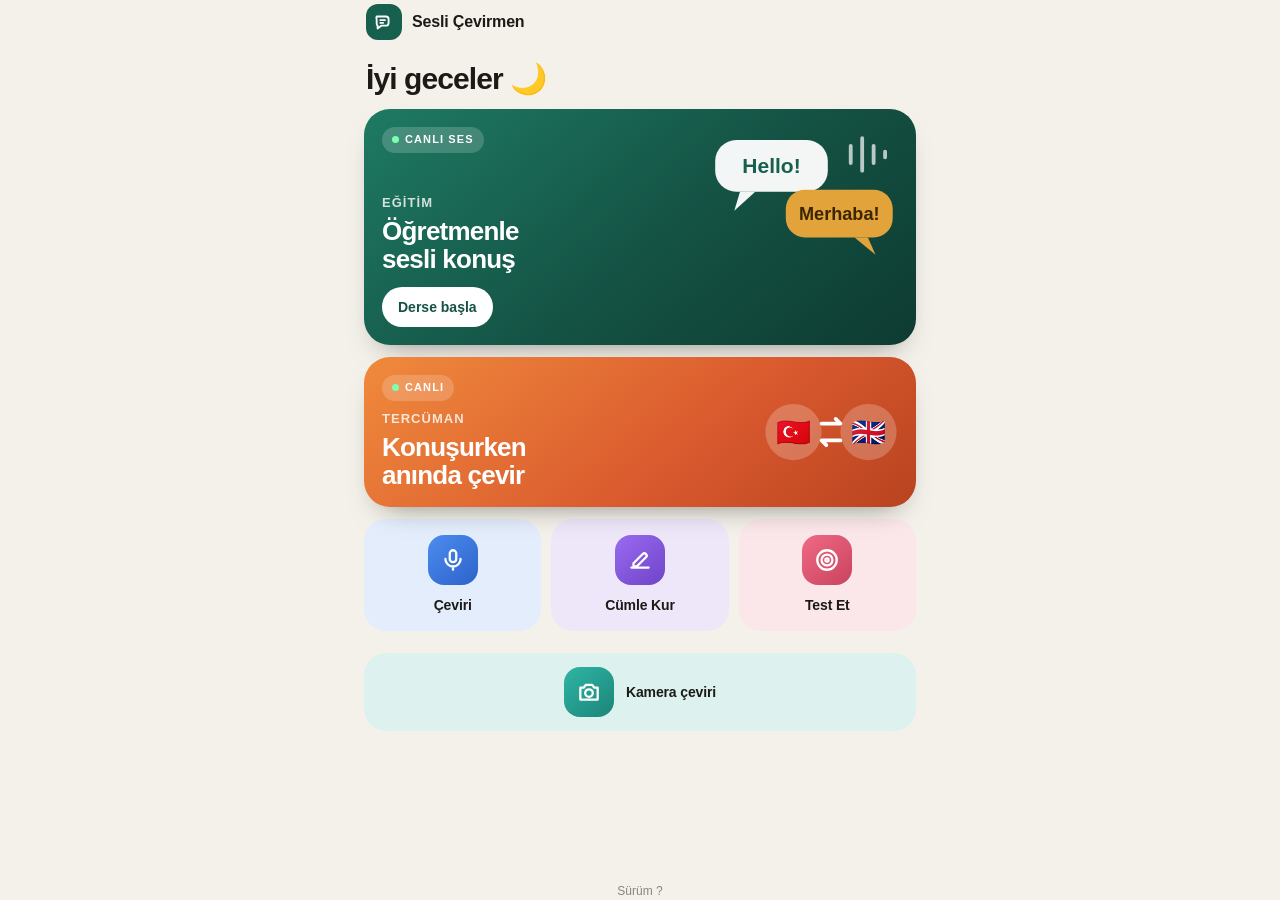
==== index.html @ bfd02032 "STT: large-v3 reddedilirse turbo, auto dil için turbo v79.4" ====
<!DOCTYPE html>
<html lang="tr">
<head>
  <meta charset="UTF-8">
  <meta name="viewport" content="width=device-width, initial-scale=1, viewport-fit=cover">
  <meta name="apple-mobile-web-app-capable" content="yes">
  <meta name="apple-mobile-web-app-status-bar-style" content="default">
  <meta name="apple-mobile-web-app-title" content="Sesli Çevirmen">
  <meta name="theme-color" content="#F4F1EA" media="(prefers-color-scheme: light)">
  <meta name="theme-color" content="#121311" media="(prefers-color-scheme: dark)">
  <link rel="apple-touch-icon" href="icon-192.png">
  <link rel="manifest" href="manifest.json">
  <meta name="app-version" content="2026.10.30-v79.4">
  <title>Sesli Çevirmen</title>
  <link rel="stylesheet" href="styles.css?v=118">
</head>
<body class="home-body">
  <div class="app home">
    <header class="home-top">
      <div class="home-brand">
        <span class="home-mark" aria-hidden="true">
          <svg viewBox="0 0 24 24"><path d="M4 6h10a3 3 0 0 1 3 3v4a3 3 0 0 1-3 3H9l-4 3v-3a3 3 0 0 1-1-2.2V9a3 3 0 0 1 0-3z"/><path d="M8 10h5M8 13h3"/></svg>
        </span>
        <span>Sesli Çevirmen</span>
      </div>
      <span class="home-streak hidden" id="homeStreak"></span>
    </header>

    <h1 class="home-hello" id="homeGreeting">Merhaba!</h1>

    <a href="education.html" class="hero hero-edu">
      <span class="live-badge"><i></i>CANLI SES</span>
      <svg class="hero-art" viewBox="0 0 220 150" aria-hidden="true">
        <rect x="18" y="20" width="118" height="54" rx="22" fill="#fff" opacity=".95"/>
        <path d="M44 74l-6 20 22-20z" fill="#fff" opacity=".95"/>
        <text x="77" y="54" text-anchor="middle" font-size="22" font-weight="800" fill="#17604F" font-family="-apple-system,Segoe UI,sans-serif">Hello!</text>
        <rect x="92" y="72" width="112" height="50" rx="20" fill="#E2A33A"/>
        <path d="M178 122l8 18-22-18z" fill="#E2A33A"/>
        <text x="148" y="104" text-anchor="middle" font-size="19" font-weight="800" fill="#3B2600" font-family="-apple-system,Segoe UI,sans-serif">Merhaba!</text>
        <g stroke="#fff" stroke-width="4" stroke-linecap="round" opacity=".7"><path d="M160 26v18M172 18v34M184 26v18M196 32v6"/></g>
      </svg>
      <span class="hero-kicker">Eğitim</span>
      <strong class="hero-title">Öğretmenle<br>sesli konuş</strong>
      <span class="hero-cta" id="eduContinue">Derse başla</span>
    </a>

    <a href="live-talk.html" class="hero hero-talk">
      <span class="live-badge"><i></i>CANLI</span>
      <svg class="hero-art small" viewBox="0 0 160 110" aria-hidden="true">
        <circle cx="40" cy="55" r="30" fill="#fff" opacity=".22"/><circle cx="120" cy="55" r="30" fill="#fff" opacity=".22"/>
        <text x="40" y="66" text-anchor="middle" font-size="30">🇹🇷</text><text x="120" y="66" text-anchor="middle" font-size="30">🇬🇧</text>
        <path d="M70 46h20l-5-5M90 64H70l5 5" stroke="#fff" stroke-width="4" fill="none" stroke-linecap="round" stroke-linejoin="round"/>
      </svg>
      <span class="hero-kicker">Tercüman</span>
      <strong class="hero-title">Konuşurken<br>anında çevir</strong>
    </a>

    <nav class="tiles" aria-label="Bölümler">
      <a href="translate.html" class="tile tile-blue">
        <span class="tile-ic"><svg viewBox="0 0 24 24"><rect x="9" y="3" width="6" height="11" rx="3"/><path d="M5 11a7 7 0 0 0 14 0M12 18v3"/></svg></span>
        <strong>Çeviri</strong>
      </a>
      <a href="sentence-builder.html" class="tile tile-violet">
        <span class="tile-ic"><svg viewBox="0 0 24 24"><path d="M4 19h16M6 15l8.5-8.5a2.1 2.1 0 0 1 3 3L9 18H6z"/></svg></span>
        <strong>Cümle Kur</strong>
      </a>
      <a href="self-test.html" class="tile tile-rose">
        <span class="tile-ic"><svg viewBox="0 0 24 24"><circle cx="12" cy="12" r="9"/><circle cx="12" cy="12" r="5"/><circle cx="12" cy="12" r="1.5"/></svg></span>
        <strong>Test Et</strong>
      </a>
    </nav>
    <a href="camera.html" class="tile tile-teal tile-wide">
      <span class="tile-ic"><svg viewBox="0 0 24 24"><path d="M4 8h3l2-2.5h6L17 8h3v11H4z"/><circle cx="12" cy="13" r="3.5"/></svg></span>
      <strong>Kamera çeviri</strong>
    </a>

    <footer class="home-foot">
      <div id="appVersionBar" class="app-version-bar" aria-live="polite">
        <span id="appVersionText"></span>
        <button type="button" id="appUpdateBtn" class="app-update-btn hidden">Güncelle</button>
      </div>
    </footer>
  </div>
  <script src="api-client.js?v=7"></script>
  <script src="keepalive.js?v=2"></script>
  <script src="app-version.js?v=3"></script>
  <script>
    document.addEventListener('DOMContentLoaded', () => {
      try { AppVersion.init(); } catch (e) { /* ignore */ }
      try {
        const h = new Date().getHours();
        document.getElementById('homeGreeting').textContent =
          h < 6 ? 'İyi geceler 🌙' : h < 12 ? 'Günaydın ☀️' : h < 18 ? 'İyi günler 👋' : 'İyi akşamlar 🌆';
        const p = JSON.parse(localStorage.getItem('edu_v3_profile') || 'null');
        const names = { en: 'İngilizce', de: 'Almanca', fr: 'Fransızca', es: 'İspanyolca', it: 'İtalyanca', ru: 'Rusça', ar: 'Arapça', zh: 'Çince', ka: 'Gürcüce', id: 'Endonezce' };
        if (p && p.lang) {
          const lv = (p.levels && p.levels[p.lang]) || 'A1';
          document.getElementById('eduContinue').textContent = `${names[p.lang] || ''} · ${lv} — devam et`;
          if (p.streak > 0) {
            const el = document.getElementById('homeStreak');
            el.textContent = `🔥 ${p.streak} gün`;
            el.classList.remove('hidden');
          }
        }
      } catch (e) { /* ignore */ }
    });
  </script>
</body>
</html>
---- styles.css ----
/* ==========================================================================
   Sesli Çevirmen — tasarım sistemi (v2)
   Sıcak kağıt zemin · mürekkep metin · tek vurgu (derin yeşil) · amber yardım
   ========================================================================== */

:root {
  --bg: #F4F1EA;
  --bg-2: #ECE7DD;
  --surface: #FFFFFF;
  --surface-2: #F8F6F1;
  --ink: #1B1A17;
  --ink-2: #4E4B44;
  --ink-3: #8A857A;
  --line: #E3DDD1;
  --line-2: #D4CDBE;
  --accent: #17604F;
  --accent-2: #0F4A3C;
  --accent-ink: #FFFFFF;
  --accent-soft: #DDEEE7;
  --accent-text: #145444;
  --help: #B26B00;
  --help-soft: #FBEFD9;
  --help-ink: #6E4300;
  --danger: #B93A26;
  --danger-soft: #FBE5E0;
  --ok: #1E7A45;
  --ok-soft: #E2F3E8;
  --info-soft: #E6EEF9;
  --info-ink: #1F4E8C;
  --shadow-sm: 0 1px 2px rgba(27, 26, 23, .06), 0 1px 1px rgba(27, 26, 23, .04);
  --shadow: 0 6px 24px -10px rgba(27, 26, 23, .22), 0 2px 6px -2px rgba(27, 26, 23, .08);
  --radius: 18px;
  --radius-sm: 12px;
  --font: -apple-system, BlinkMacSystemFont, "SF Pro Text", "Segoe UI", Roboto, "Helvetica Neue", Arial, sans-serif;
  --font-display: -apple-system, BlinkMacSystemFont, "SF Pro Display", "Segoe UI", Roboto, sans-serif;
  --safe-b: env(safe-area-inset-bottom, 0px);
  --safe-t: env(safe-area-inset-top, 0px);
  color-scheme: light;
}

@media (prefers-color-scheme: dark) {
  :root:not([data-theme="light"]) {
    --bg: #121311;
    --bg-2: #1A1B18;
    --surface: #1D1E1B;
    --surface-2: #232420;
    --ink: #EEEBE4;
    --ink-2: #BDB8AD;
    --ink-3: #8C887E;
    --line: #2E2F2A;
    --line-2: #3A3B35;
    --accent: #47B696;
    --accent-2: #5CC9A8;
    --accent-ink: #08130F;
    --accent-soft: #173229;
    --accent-text: #7FD9BC;
    --help: #E2A33A;
    --help-soft: #332611;
    --help-ink: #F2C77E;
    --danger: #EE7A63;
    --danger-soft: #3A1E18;
    --ok: #5BCB8A;
    --ok-soft: #16301F;
    --info-soft: #18243A;
    --info-ink: #9DC0F2;
    --shadow-sm: 0 1px 2px rgba(0, 0, 0, .4);
    --shadow: 0 10px 30px -12px rgba(0, 0, 0, .7);
    color-scheme: dark;
  }
}

*, *::before, *::after { box-sizing: border-box; }
html { -webkit-text-size-adjust: 100%; }
body {
  margin: 0;
  min-height: 100dvh;
  background: var(--bg);
  color: var(--ink);
  font: 16px/1.45 var(--font);
  -webkit-font-smoothing: antialiased;
  -webkit-tap-highlight-color: transparent;
  overscroll-behavior-y: none;
}
button, input, select, textarea { font: inherit; color: inherit; }
button { cursor: pointer; -webkit-user-select: none; user-select: none; }
a { color: var(--accent-text); }
svg { flex-shrink: 0; }
.hidden { display: none !important; }
:focus-visible { outline: 2px solid var(--accent); outline-offset: 2px; }

/* ---------- App shell ---------- */
.app {
  max-width: 600px;
  margin: 0 auto;
  min-height: 100dvh;
  display: flex;
  flex-direction: column;
  padding: 0 16px;
}
.header {
  position: sticky;
  top: 0;
  z-index: 30;
  display: flex;
  align-items: center;
  justify-content: space-between;
  gap: 10px;
  margin: 0 -16px;
  padding: calc(10px + var(--safe-t)) 16px 10px;
  background: color-mix(in srgb, var(--bg) 88%, transparent);
  -webkit-backdrop-filter: blur(14px) saturate(1.4);
  backdrop-filter: blur(14px) saturate(1.4);
  border-bottom: 1px solid transparent;
}
.header-left { display: flex; align-items: center; gap: 10px; min-width: 0; }
.header h1 {
  margin: 0;
  font: 700 20px/1.15 var(--font-display);
  letter-spacing: -.02em;
}
.tagline { margin: 2px 0 0; font-size: 13px; color: var(--ink-3); white-space: nowrap; overflow: hidden; text-overflow: ellipsis; }
.back-btn, .icon-btn {
  width: 40px; height: 40px;
  display: inline-grid; place-items: center;
  border-radius: 50%;
  border: 1px solid var(--line);
  background: var(--surface);
  color: var(--ink);
  text-decoration: none;
  font-size: 0;
  box-shadow: var(--shadow-sm);
  flex-shrink: 0;
}
.back-btn::before {
  content: "";
  width: 18px; height: 18px;
  background: currentColor;
  -webkit-mask: url("data:image/svg+xml,%3Csvg xmlns='http://www.w3.org/2000/svg' viewBox='0 0 24 24' fill='none' stroke='black' stroke-width='2.2' stroke-linecap='round' stroke-linejoin='round'%3E%3Cpath d='M15 5l-7 7 7 7'/%3E%3C/svg%3E") center/contain no-repeat;
          mask: url("data:image/svg+xml,%3Csvg xmlns='http://www.w3.org/2000/svg' viewBox='0 0 24 24' fill='none' stroke='black' stroke-width='2.2' stroke-linecap='round' stroke-linejoin='round'%3E%3Cpath d='M15 5l-7 7 7 7'/%3E%3C/svg%3E") center/contain no-repeat;
}
.icon-btn svg { width: 20px; height: 20px; fill: none; stroke: currentColor; stroke-width: 2; stroke-linecap: round; stroke-linejoin: round; }
.ghost-btn {
  display: inline-flex; align-items: center; justify-content: center; gap: 6px;
  min-height: 38px;
  padding: 0 14px;
  border-radius: 999px;
  border: 1px solid var(--line);
  background: var(--surface);
  color: var(--ink);
  font-size: 14px; font-weight: 600;
  text-decoration: none;
  box-shadow: var(--shadow-sm);
}
.ghost-btn:active { transform: scale(.97); }

/* ---------- Form controls ---------- */
.lang-card {
  display: flex; align-items: flex-end; gap: 8px;
  margin: 6px 0 10px;
  padding: 12px;
  background: var(--surface);
  border: 1px solid var(--line);
  border-radius: var(--radius);
  box-shadow: var(--shadow-sm);
}
.lang-field { flex: 1; min-width: 0; display: flex; flex-direction: column; gap: 4px; }
.lang-field-full { flex: 1 1 100%; }
label, .field-label {
  font-size: 12px; font-weight: 600; letter-spacing: .02em;
  color: var(--ink-3);
}
select, .select {
  -webkit-appearance: none; appearance: none;
  width: 100%;
  min-height: 44px;
  padding: 0 36px 0 12px;
  border-radius: var(--radius-sm);
  border: 1px solid var(--line);
  background: var(--surface-2) url("data:image/svg+xml,%3Csvg xmlns='http://www.w3.org/2000/svg' viewBox='0 0 24 24' fill='none' stroke='%238A857A' stroke-width='2.2' stroke-linecap='round'%3E%3Cpath d='M7 10l5 5 5-5'/%3E%3C/svg%3E") right 10px center/18px no-repeat;
  font-size: 16px; font-weight: 600;
  color: var(--ink);
}
input[type="text"], input[type="search"], .input {
  -webkit-appearance: none; appearance: none;
  width: 100%;
  min-height: 48px;
  padding: 0 14px;
  border-radius: 999px;
  border: 1px solid var(--line);
  background: var(--surface);
  font-size: 16px;
  color: var(--ink);
}
input::placeholder { color: var(--ink-3); }
input[type="text"]:focus, input[type="search"]:focus, select:focus { outline: none; border-color: var(--accent); box-shadow: 0 0 0 3px var(--accent-soft); }
input[type="checkbox"] { width: 20px; height: 20px; accent-color: var(--accent); }
.swap-btn {
  width: 44px; height: 44px;
  border-radius: 50%;
  border: 1px solid var(--line);
  background: var(--surface-2);
  font-size: 0;
  display: grid; place-items: center;
  flex-shrink: 0;
}
.swap-btn::before {
  content: ""; width: 20px; height: 20px; background: var(--accent);
  -webkit-mask: url("data:image/svg+xml,%3Csvg xmlns='http://www.w3.org/2000/svg' viewBox='0 0 24 24' fill='none' stroke='black' stroke-width='2.2' stroke-linecap='round' stroke-linejoin='round'%3E%3Cpath d='M4 8h14l-4-4M20 16H6l4 4'/%3E%3C/svg%3E") center/contain no-repeat;
          mask: url("data:image/svg+xml,%3Csvg xmlns='http://www.w3.org/2000/svg' viewBox='0 0 24 24' fill='none' stroke='black' stroke-width='2.2' stroke-linecap='round' stroke-linejoin='round'%3E%3Cpath d='M4 8h14l-4-4M20 16H6l4 4'/%3E%3C/svg%3E") center/contain no-repeat;
}
.swap-btn:active { transform: rotate(180deg); transition: transform .25s; }

/* ---------- Status / notices ---------- */
.status-bar, .live-talk-status-row {
  display: flex; align-items: center; gap: 8px;
  padding: 6px 2px;
  font-size: 13px; color: var(--ink-2);
}
.status-dot {
  width: 8px; height: 8px; border-radius: 50%;
  background: var(--line-2);
  flex-shrink: 0;
  transition: background .2s;
}
.status-dot.active { background: var(--accent); box-shadow: 0 0 0 4px var(--accent-soft); }
@keyframes pulse-dot { 50% { box-shadow: 0 0 0 7px transparent; } }
.error-box, .notice {
  margin: 6px 0;
  padding: 10px 14px;
  border-radius: var(--radius-sm);
  background: var(--danger-soft);
  color: var(--danger);
  font-size: 14px; font-weight: 500;
}
.error-box.info-box, .notice-info { background: var(--info-soft); color: var(--info-ink); }
.notice-warn { background: var(--help-soft); color: var(--help-ink); }
.notice details summary { cursor: pointer; font-weight: 600; }
.notice details p { margin: 6px 0 0; font-weight: 400; }
.interim {
  margin: 6px 0;
  padding: 12px 14px;
  border-radius: var(--radius-sm);
  background: var(--accent-soft);
  color: var(--accent-text);
}
.interim-label { font-size: 11px; font-weight: 700; letter-spacing: .08em; text-transform: uppercase; margin-bottom: 2px; }

/* ---------- Message list / bubbles (Çeviri) ---------- */
.messages {
  flex: 1;
  display: flex; flex-direction: column; gap: 10px;
  padding: 6px 0 12px;
}
.empty-state {
  margin: auto 0;
  padding: 36px 20px;
  text-align: center;
  color: var(--ink-2);
}
.empty-state h2 { margin: 14px 0 4px; font: 700 18px/1.25 var(--font-display); color: var(--ink); letter-spacing: -.01em; }
.empty-state p { margin: 0 auto; max-width: 300px; font-size: 14px; color: var(--ink-3); }
.empty-icon {
  width: 64px; height: 64px; margin: 0 auto;
  border-radius: 22px;
  background: var(--accent-soft);
  font-size: 0;
  position: relative;
}
.empty-icon::before {
  content: ""; position: absolute; inset: 18px; background: var(--accent);
  -webkit-mask: url("data:image/svg+xml,%3Csvg xmlns='http://www.w3.org/2000/svg' viewBox='0 0 24 24' fill='none' stroke='black' stroke-width='2' stroke-linecap='round'%3E%3Crect x='9' y='3' width='6' height='11' rx='3'/%3E%3Cpath d='M5 11a7 7 0 0 0 14 0M12 18v3'/%3E%3C/svg%3E") center/contain no-repeat;
          mask: url("data:image/svg+xml,%3Csvg xmlns='http://www.w3.org/2000/svg' viewBox='0 0 24 24' fill='none' stroke='black' stroke-width='2' stroke-linecap='round'%3E%3Crect x='9' y='3' width='6' height='11' rx='3'/%3E%3Cpath d='M5 11a7 7 0 0 0 14 0M12 18v3'/%3E%3C/svg%3E") center/contain no-repeat;
}
.empty-hint { color: var(--ink-3); font-size: 14px; text-align: center; padding: 16px; }

.bubble, .live-talk-bubble {
  padding: 14px 16px;
  border-radius: var(--radius);
  background: var(--surface);
  border: 1px solid var(--line);
  box-shadow: var(--shadow-sm);
}
.bubble.other, .live-talk-bubble.other { background: var(--surface-2); }
.bubble.me, .live-talk-bubble.me { border-left: 3px solid var(--accent); }
.bubble.other, .live-talk-bubble.other { border-left: 3px solid var(--help); }
@keyframes rise { from { opacity: 0; } to { opacity: 1; } }
.bubble-label, .live-talk-bubble-meta {
  font-size: 11px; font-weight: 700; letter-spacing: .06em; text-transform: uppercase;
  color: var(--ink-3);
}
.bubble-original, .live-talk-bubble-orig { margin: 3px 0 0; font-size: 15px; color: var(--ink-2); }
.bubble-divider, .live-talk-bubble-divider { height: 1px; background: var(--line); margin: 10px 0; }
.bubble-translated, .live-talk-bubble-trans { margin: 3px 0 0; font: 600 19px/1.35 var(--font-display); color: var(--ink); letter-spacing: -.005em; }
.bubble-phonetic { margin-top: 6px; font-size: 14px; color: var(--accent-text); }
.replay-btn, .live-talk-replay, .pill-btn {
  display: inline-flex; align-items: center; gap: 6px;
  margin-top: 10px;
  min-height: 34px;
  padding: 0 12px;
  border-radius: 999px;
  border: 1px solid var(--line);
  background: var(--surface);
  color: var(--accent-text);
  font-size: 13px; font-weight: 600;
}
.replay-btn:active, .live-talk-replay:active, .pill-btn:active { transform: scale(.96); }
.live-talk-bubble-actions:empty { display: none; }

/* ---------- Bottom dock + mic buttons ---------- */
.controls, .dock {
  position: sticky; bottom: 0; z-index: 20;
  margin: 0 -16px;
  padding: 10px 16px calc(12px + var(--safe-b));
  background: linear-gradient(to top, var(--bg) 82%, color-mix(in srgb, var(--bg) 0%, transparent));
}
.text-input-row, .composer { display: flex; gap: 8px; align-items: center; }
.translate-send-btn, .send-btn, .mod-send-btn {
  width: 48px; height: 48px; flex-shrink: 0;
  border-radius: 50%; border: 0;
  background: var(--ink); color: var(--bg);
  display: grid; place-items: center;
  font-size: 0;
}
.translate-send-btn::before, .send-btn::before, .mod-send-btn::before {
  content: ""; width: 20px; height: 20px; background: currentColor;
  -webkit-mask: url("data:image/svg+xml,%3Csvg xmlns='http://www.w3.org/2000/svg' viewBox='0 0 24 24' fill='none' stroke='black' stroke-width='2.4' stroke-linecap='round' stroke-linejoin='round'%3E%3Cpath d='M12 19V5M5 12l7-7 7 7'/%3E%3C/svg%3E") center/contain no-repeat;
          mask: url("data:image/svg+xml,%3Csvg xmlns='http://www.w3.org/2000/svg' viewBox='0 0 24 24' fill='none' stroke='black' stroke-width='2.4' stroke-linecap='round' stroke-linejoin='round'%3E%3Cpath d='M12 19V5M5 12l7-7 7 7'/%3E%3C/svg%3E") center/contain no-repeat;
}
.dual-mic-hint { margin: 8px 0 6px; text-align: center; font-size: 12px; color: var(--ink-3); }
.dual-mic-row, .mic-row { display: grid; grid-template-columns: 1fr 1fr; gap: 10px; }

.mic-btn {
  position: relative;
  display: flex; align-items: center; gap: 12px;
  width: 100%;
  min-height: 76px;
  padding: 12px 14px;
  border-radius: 22px;
  border: 0;
  background: var(--accent);
  color: var(--accent-ink);
  text-align: left;
  box-shadow: 0 8px 20px -10px color-mix(in srgb, var(--accent) 70%, transparent);
  touch-action: none;
  -webkit-touch-callout: none;
  transition: transform .12s ease, background .2s;
}
.mic-btn[data-side="other"] { background: var(--ink); color: var(--bg); box-shadow: var(--shadow); }
.mic-btn { -webkit-user-select: none; user-select: none; }
.mic-btn:disabled { opacity: .5; }
.mic-icon {
  width: 44px; height: 44px; flex-shrink: 0;
  border-radius: 50%;
  display: grid; place-items: center;
  background: color-mix(in srgb, currentColor 16%, transparent);
  font-size: 0;
}
.mic-icon::before {
  content: ""; width: 22px; height: 22px; background: currentColor;
  -webkit-mask: url("data:image/svg+xml,%3Csvg xmlns='http://www.w3.org/2000/svg' viewBox='0 0 24 24' fill='none' stroke='black' stroke-width='2.2' stroke-linecap='round'%3E%3Crect x='9' y='3' width='6' height='11' rx='3'/%3E%3Cpath d='M5 11a7 7 0 0 0 14 0M12 18v3'/%3E%3C/svg%3E") center/contain no-repeat;
          mask: url("data:image/svg+xml,%3Csvg xmlns='http://www.w3.org/2000/svg' viewBox='0 0 24 24' fill='none' stroke='black' stroke-width='2.2' stroke-linecap='round'%3E%3Crect x='9' y='3' width='6' height='11' rx='3'/%3E%3Cpath d='M5 11a7 7 0 0 0 14 0M12 18v3'/%3E%3C/svg%3E") center/contain no-repeat;
}
.mic-icon svg { display: none; }
.mic-text { display: flex; flex-direction: column; min-width: 0; line-height: 1.2; }
.mic-text strong { font-size: 16px; font-weight: 700; letter-spacing: -.005em; white-space: nowrap; overflow: hidden; text-overflow: ellipsis; }
.mic-text small { margin-top: 3px; font-size: 12px; font-weight: 600; opacity: .78; white-space: nowrap; overflow: hidden; text-overflow: ellipsis; }
.mic-btn.recording { background: var(--danger); color: #fff; }
.mic-btn.recording .mic-icon { background: rgba(255, 255, 255, .25); box-shadow: 0 0 0 calc(3px + var(--lv, 0) * 14px) rgba(255,255,255,.22); transition: box-shadow .08s linear; }
.mic-btn.arming { background: var(--help); color: #fff; }
.mic-btn.arming .mic-text strong::after { content: " · bekle"; font-weight: 600; opacity: .85; }
.mic-btn.processing { opacity: .75; }
@keyframes rec-ring { 0% { box-shadow: 0 0 0 0 rgba(255,255,255,.5); } 100% { box-shadow: 0 0 0 14px rgba(255,255,255,0); } }
.test-btn {
  display: block; margin: 10px auto 0;
  background: none; border: 0;
  color: var(--ink-3); font-size: 13px; font-weight: 600;
  text-decoration: underline; text-underline-offset: 3px;
}

/* ---------- Eşzamanlı konuşma ---------- */
.live-talk-lang-bar { display: flex; align-items: flex-end; gap: 8px; margin: 6px 0 4px; padding: 12px; background: var(--surface); border: 1px solid var(--line); border-radius: var(--radius); box-shadow: var(--shadow-sm); }
.live-talk-lang-field { flex: 1; min-width: 0; display: flex; flex-direction: column; gap: 4px; }
.live-talk-options { display: flex; flex-direction: column; gap: 2px; padding: 4px 2px; }
.live-talk-toggle { display: flex; align-items: center; gap: 10px; font-size: 14px; font-weight: 600; color: var(--ink-2); padding: 6px 0; }
.live-talk-live { margin: 6px 0; padding: 14px; border-radius: var(--radius); background: var(--accent-soft); color: var(--accent-text); }
.live-talk-live-label { font-size: 11px; font-weight: 800; letter-spacing: .1em; margin-bottom: 8px; }
.live-talk-live-row { display: flex; gap: 10px; align-items: flex-start; }
.live-talk-live-flag { font-size: 18px; line-height: 1.3; }
.live-talk-live-orig { color: var(--ink-2); font-size: 15px; }
.live-talk-live-trans { color: var(--ink); font: 600 18px/1.35 var(--font-display); }
.live-talk-live-divider { height: 1px; background: color-mix(in srgb, var(--accent) 25%, transparent); margin: 10px 0; }
.live-talk-speakers { position: sticky; bottom: 0; z-index: 20; margin: 0 -16px; padding: 10px 16px calc(12px + var(--safe-b)); background: linear-gradient(to top, var(--bg) 85%, transparent); display: flex; flex-direction: column; gap: 8px; }
.live-talk-speaker { display: flex; flex-direction: column; gap: 6px; }
.live-talk-speaker-meta { display: flex; justify-content: space-between; align-items: center; padding: 0 4px; }
.live-talk-badge { font-size: 12px; font-weight: 800; letter-spacing: .06em; color: var(--ink-2); }
.live-talk-lang-name { font-size: 12px; color: var(--ink-3); font-weight: 600; }
.live-talk-arrow { display: none; }
.live-talk-speaker.other .mic-btn { background: var(--ink); color: var(--bg); }
.live-talk-speaker .mic-btn.recording, .mic-btn[data-side="other"].recording { background: var(--danger); color: #fff; }
.live-talk-speaker .mic-btn.processing { opacity: .75; }

/* ---------- Sheets / modals ---------- */
.sheet {
  position: fixed; inset: 0; z-index: 100;
  display: flex; align-items: flex-end; justify-content: center;
}
.sheet-backdrop { position: absolute; inset: 0; background: rgba(15, 14, 12, .45); animation: fade .2s; }
.sheet-card {
  position: relative;
  width: 100%; max-width: 600px;
  max-height: 88dvh; overflow-y: auto; -webkit-overflow-scrolling: touch;
  padding: 8px 18px calc(18px + var(--safe-b));
  border-radius: 26px 26px 0 0;
  background: var(--bg);
  box-shadow: 0 -10px 40px rgba(0, 0, 0, .25);
  animation: sheet-up .26s cubic-bezier(.2, .9, .3, 1);
}
.sheet-handle { width: 40px; height: 5px; border-radius: 3px; background: var(--line-2); margin: 4px auto 12px; }
.sheet-card h2 { margin: 4px 0 14px; font: 800 22px/1.15 var(--font-display); letter-spacing: -.02em; }
.sheet-card h3 { margin: 20px 0 8px; font-size: 13px; font-weight: 700; letter-spacing: .06em; text-transform: uppercase; color: var(--ink-3); }
@keyframes sheet-up { from { transform: translateY(40px); opacity: .4; } to { transform: none; opacity: 1; } }
@keyframes fade { from { opacity: 0; } }
.field { display: flex; flex-direction: column; gap: 6px; margin-bottom: 14px; }
.hint { margin: 4px 0 0; font-size: 13px; color: var(--ink-3); }
.btn {
  display: inline-flex; align-items: center; justify-content: center; gap: 8px;
  min-height: 48px; padding: 0 18px;
  border-radius: 999px; border: 1px solid var(--line);
  background: var(--surface); color: var(--ink);
  font-size: 15px; font-weight: 700;
}
.btn-primary { background: var(--ink); color: var(--bg); border-color: var(--ink); }
.btn-accent { background: var(--accent); color: var(--accent-ink); border-color: var(--accent); }
.btn-danger { color: var(--danger); }
.btn-block { width: 100%; }
.btn-row { display: flex; gap: 8px; margin-top: 16px; }
.btn-row .btn { flex: 1; }
.seg { display: flex; padding: 3px; gap: 3px; border-radius: 999px; background: var(--bg-2); }
.seg button { flex: 1; min-height: 38px; border: 0; border-radius: 999px; background: transparent; font-size: 14px; font-weight: 700; color: var(--ink-2); }
.seg button.active { background: var(--surface); color: var(--ink); box-shadow: var(--shadow-sm); }
.chips { display: flex; flex-wrap: wrap; gap: 8px; }
.chip {
  display: inline-flex; align-items: center; gap: 6px;
  min-height: 40px; padding: 0 14px;
  border-radius: 999px; border: 1px solid var(--line);
  background: var(--surface); color: var(--ink);
  font-size: 14px; font-weight: 600;
}
.chip.active { background: var(--ink); border-color: var(--ink); color: var(--bg); }
.switch-row { display: flex; align-items: center; justify-content: space-between; gap: 12px; padding: 12px 0; border-bottom: 1px solid var(--line); font-size: 15px; font-weight: 600; }
.switch-row small { display: block; font-size: 12px; font-weight: 500; color: var(--ink-3); }
.switch { position: relative; width: 50px; height: 30px; flex-shrink: 0; }
.switch input { position: absolute; opacity: 0; inset: 0; width: 100%; height: 100%; margin: 0; cursor: pointer; z-index: 1; }
.switch span { position: absolute; inset: 0; border-radius: 999px; background: var(--line-2); transition: background .2s; }
.switch span::after { content: ""; position: absolute; top: 3px; left: 3px; width: 24px; height: 24px; border-radius: 50%; background: #fff; box-shadow: 0 1px 3px rgba(0,0,0,.25); transition: transform .2s; }
.switch input:checked + span { background: var(--accent); }
.switch input:checked + span::after { transform: translateX(20px); }

/* ==========================================================================
   EĞİTİM
   ========================================================================== */
.edu .header { border-bottom-color: var(--line); }
.edu-lang-btn {
  display: inline-flex; align-items: center; gap: 6px;
  min-height: 38px; padding: 0 12px 0 10px;
  border-radius: 999px; border: 1px solid var(--line);
  background: var(--surface); box-shadow: var(--shadow-sm);
  font-size: 15px; font-weight: 700; color: var(--ink);
}
.edu-lang-btn svg { width: 16px; height: 16px; fill: none; stroke: var(--ink-3); stroke-width: 2.4; stroke-linecap: round; }
.level-pill {
  min-width: 44px; height: 38px; padding: 0 10px;
  border-radius: 999px; border: 0;
  background: var(--accent-soft); color: var(--accent-text);
  font: 800 14px/38px var(--font-display); letter-spacing: .02em; text-align: center;
}
.edu-meta { display: flex; align-items: center; gap: 10px; padding: 10px 2px 2px; font-size: 13px; color: var(--ink-3); }
.edu-meta .bar { flex: 1; height: 6px; border-radius: 3px; background: var(--bg-2); overflow: hidden; }
.edu-meta .bar i { display: block; height: 100%; width: 0; border-radius: 3px; background: var(--accent); transition: width .5s; }
.edu-meta b { color: var(--ink-2); font-weight: 700; }
.edu-scenario {
  display: inline-flex; align-items: center; gap: 6px;
  margin-top: 8px; padding: 6px 12px;
  border-radius: 999px; border: 1px dashed var(--line-2);
  background: transparent; color: var(--ink-2);
  font-size: 13px; font-weight: 600;
}
.edu-feed { flex: 1; display: flex; flex-direction: column; gap: 14px; padding: 14px 0 18px; }
.msg { display: flex; flex-direction: column; }
.msg-user { align-items: flex-end; }
.msg-user .msg-body {
  max-width: 82%;
  padding: 10px 14px;
  border-radius: 20px 20px 6px 20px;
  background: var(--accent); color: var(--accent-ink);
  font-size: 16px;
}
.msg-user.help .msg-body { background: var(--help-soft); color: var(--help-ink); }
/* kendi konuşmanın okunuşu balonun arka planında görünsün */
.msg-user .t-okunus { color: inherit; opacity: .92; }
.msg-user .t-okunus::before { background: color-mix(in srgb, currentColor 20%, transparent); color: inherit; }
.msg-user .msg-tag { margin: 0 6px 4px; font-size: 11px; font-weight: 700; letter-spacing: .06em; text-transform: uppercase; color: var(--ink-3); }
.msg-tutor .msg-body {
  padding: 16px;
  border-radius: 6px 22px 22px 22px;
  background: var(--surface);
  border: 1px solid var(--line);
  box-shadow: var(--shadow-sm);
}
.t-target { margin: 0; font: 600 20px/1.35 var(--font-display); letter-spacing: -.01em; color: var(--ink); }
.t-target[dir="rtl"], .ex-target[dir="rtl"] { text-align: right; }
.t-okunus {
  display: flex; gap: 8px; align-items: baseline;
  margin: 8px 0 0;
  font-size: 15px; color: var(--accent-text); font-weight: 500;
}
.t-okunus::before { content: "Okunuş"; flex-shrink: 0; font-size: 10px; font-weight: 800; letter-spacing: .08em; text-transform: uppercase; padding: 2px 6px; border-radius: 6px; background: var(--accent-soft); }
.t-tr { margin: 8px 0 0; font-size: 14px; color: var(--ink-3); }
.t-tr::before { content: "TR · "; font-weight: 700; font-size: 11px; letter-spacing: .06em; }
.t-actions { display: flex; flex-wrap: wrap; gap: 6px; margin-top: 12px; }
.t-btn {
  display: inline-flex; align-items: center; gap: 6px;
  min-height: 34px; padding: 0 12px;
  border-radius: 999px; border: 1px solid var(--line);
  background: var(--surface-2); color: var(--ink);
  font-size: 13px; font-weight: 700;
}
.t-btn svg { width: 16px; height: 16px; fill: none; stroke: currentColor; stroke-width: 2.2; stroke-linecap: round; stroke-linejoin: round; }
.t-btn.playing { background: var(--accent); color: var(--accent-ink); border-color: var(--accent); }
.t-btn:active { transform: scale(.96); }
.fix {
  margin: 0 0 14px;
  padding: 12px 14px;
  border-radius: 14px;
  background: var(--ok-soft);
}
.fix.is-better { background: var(--info-soft); }
.fix-head { font-size: 11px; font-weight: 800; letter-spacing: .08em; text-transform: uppercase; color: var(--ok); }
.fix.is-better .fix-head { color: var(--info-ink); }
.fix-you { margin: 6px 0 0; font-size: 14px; color: var(--ink-3); text-decoration: line-through; text-decoration-color: var(--danger); }
.fix-right { margin: 4px 0 0; font: 600 17px/1.35 var(--font-display); color: var(--ink); }
.fix .t-okunus { margin-top: 4px; font-size: 14px; }
.fix-why { margin: 8px 0 0; font-size: 14px; color: var(--ink-2); }
.fix-how { margin: 8px 0 0; padding: 8px 10px; border-radius: 10px; background: var(--accent-soft); font-size: 14px; color: var(--accent-text); font-weight: 600; }
.fix .t-btn { background: var(--surface); }
.fix .t-btn.playing, .t-btn.playing { background: var(--accent); color: var(--accent-ink); border-color: var(--accent); }
.ok-badge.is-unclear { background: var(--help-soft); color: var(--help-ink); }
.ok-badge { display: inline-flex; align-items: center; gap: 6px; margin-bottom: 10px; padding: 4px 10px; border-radius: 999px; background: var(--ok-soft); color: var(--ok); font-size: 12px; font-weight: 800; }
.help-note { margin: 0 0 12px; padding: 10px 12px; border-radius: 12px; background: var(--help-soft); color: var(--help-ink); font-size: 14px; }
.examples { display: flex; flex-direction: column; gap: 8px; margin-bottom: 12px; }
.ex {
  display: grid; grid-template-columns: 1fr auto; gap: 2px 10px; align-items: center;
  padding: 12px 12px 12px 14px;
  border-radius: 14px; border: 1px solid var(--line);
  background: var(--surface-2);
}
.ex-target { font: 600 17px/1.35 var(--font-display); color: var(--ink); }
.ex .t-okunus { margin: 2px 0 0; font-size: 14px; grid-column: 1; }
.ex .t-okunus::before { display: none; }
.ex-tr { grid-column: 1; font-size: 13px; color: var(--ink-3); }
.ex .play {
  grid-column: 2; grid-row: 1 / span 3;
  width: 42px; height: 42px; border-radius: 50%; border: 0;
  background: var(--accent); color: var(--accent-ink);
  display: grid; place-items: center;
}
.ex .play svg { width: 18px; height: 18px; fill: currentColor; }
.words { display: flex; flex-wrap: wrap; gap: 6px; margin-top: 12px; }
.word-chip {
  display: inline-flex; align-items: center; gap: 6px;
  padding: 6px 10px; border-radius: 10px;
  background: var(--bg-2); border: 0;
  font-size: 13px; color: var(--ink-2);
}
.word-chip b { color: var(--ink); }
.typing { display: inline-flex; gap: 5px; padding: 16px 18px; border-radius: 6px 22px 22px 22px; background: var(--surface); border: 1px solid var(--line); width: max-content; }
.typing i { width: 7px; height: 7px; border-radius: 50%; background: var(--ink-3); animation: blink 1s infinite; }
.typing i:nth-child(2) { animation-delay: .15s; }
.typing i:nth-child(3) { animation-delay: .3s; }
@keyframes blink { 0%, 80%, 100% { opacity: .25; transform: translateY(0); } 40% { opacity: 1; transform: translateY(-3px); } }
.edu-intro { padding: 18px; border-radius: var(--radius); background: var(--surface-2); border: 1px dashed var(--line-2); font-size: 14px; color: var(--ink-2); }
.edu-intro b { color: var(--ink); }

.edu-dock .composer { margin-bottom: 10px; }
.edu-dock .mic-row { grid-template-columns: 1.6fr 1fr; }
.mic-btn.help-mic { background: var(--help-soft); color: var(--help-ink); box-shadow: none; border: 1px solid color-mix(in srgb, var(--help) 35%, transparent); }
.mic-btn.help-mic .mic-icon::before {
  -webkit-mask-image: url("data:image/svg+xml,%3Csvg xmlns='http://www.w3.org/2000/svg' viewBox='0 0 24 24' fill='none' stroke='black' stroke-width='2.2' stroke-linecap='round' stroke-linejoin='round'%3E%3Cpath d='M9 9a3 3 0 1 1 4.5 2.6c-.9.5-1.5 1.2-1.5 2.2V15M12 19h.01'/%3E%3Ccircle cx='12' cy='12' r='10'/%3E%3C/svg%3E");
          mask-image: url("data:image/svg+xml,%3Csvg xmlns='http://www.w3.org/2000/svg' viewBox='0 0 24 24' fill='none' stroke='black' stroke-width='2.2' stroke-linecap='round' stroke-linejoin='round'%3E%3Cpath d='M9 9a3 3 0 1 1 4.5 2.6c-.9.5-1.5 1.2-1.5 2.2V15M12 19h.01'/%3E%3Ccircle cx='12' cy='12' r='10'/%3E%3C/svg%3E");
}
.mic-btn.help-mic.recording { background: var(--help); color: #fff; }
.edu-status { display: flex; align-items: center; justify-content: center; gap: 8px; min-height: 20px; margin-bottom: 8px; font-size: 13px; font-weight: 600; color: var(--ink-3); }

.lang-grid { display: grid; grid-template-columns: repeat(3, 1fr); gap: 8px; }
.lang-opt {
  display: flex; flex-direction: column; align-items: center; gap: 2px;
  padding: 10px 4px; border-radius: 14px;
  border: 1px solid var(--line); background: var(--surface);
  font-size: 13px; font-weight: 700; color: var(--ink);
}
.lang-opt span { font-size: 22px; line-height: 1.1; }
.lang-opt.active { border-color: var(--accent); background: var(--accent-soft); color: var(--accent-text); box-shadow: inset 0 0 0 1px var(--accent); }
.level-grid { display: grid; grid-template-columns: repeat(6, 1fr); gap: 6px; }
.level-grid button { min-height: 44px; border-radius: 12px; border: 1px solid var(--line); background: var(--surface); font-weight: 800; }
.level-grid button.active { background: var(--ink); color: var(--bg); border-color: var(--ink); }

.stat-grid { display: grid; grid-template-columns: repeat(3, 1fr); gap: 8px; }
.stat { padding: 12px; border-radius: 14px; background: var(--surface); border: 1px solid var(--line); }
.stat b { display: block; font: 800 22px/1.1 var(--font-display); letter-spacing: -.02em; }
.stat span { font-size: 12px; color: var(--ink-3); font-weight: 600; }
.list { display: flex; flex-direction: column; border-radius: 14px; background: var(--surface); border: 1px solid var(--line); overflow: hidden; }
.list-item { display: flex; align-items: center; gap: 10px; padding: 12px 14px; border-top: 1px solid var(--line); }
.list-item:first-child { border-top: 0; }
.list-item .grow { flex: 1; min-width: 0; }
.list-item b { display: block; font-size: 15px; }
.list-item small { display: block; font-size: 13px; color: var(--ink-3); }
.list-item .t-btn { padding: 0 10px; }
.week { display: flex; align-items: flex-end; gap: 6px; height: 90px; padding: 10px 12px; border-radius: 14px; background: var(--surface); border: 1px solid var(--line); }
.week div { flex: 1; display: flex; flex-direction: column; align-items: center; gap: 4px; height: 100%; justify-content: flex-end; }
.week i { width: 100%; max-width: 26px; border-radius: 6px 6px 3px 3px; background: var(--accent); min-height: 3px; opacity: .85; }
.week span { font-size: 10px; font-weight: 700; color: var(--ink-3); }

/* ==========================================================================
   Cümle Kur / Kendini Test Et (mod-*)
   ========================================================================== */
.mod-app .header { border-bottom-color: transparent; }
.mod-lang-card { margin-top: 4px; }
.mod-tabs, .modal-tabs { display: flex; padding: 3px; gap: 3px; margin: 4px 0 8px; border-radius: 999px; background: var(--bg-2); }
.mod-tab, .modal-tab { flex: 1; min-height: 40px; border: 0; border-radius: 999px; background: transparent; font-size: 15px; font-weight: 700; color: var(--ink-2); }
.mod-tab.active, .modal-tab.active { background: var(--surface); color: var(--ink); box-shadow: var(--shadow-sm); }
.mod-scroll { flex: 1; padding-bottom: 20px; }
.mod-panel { display: flex; flex-direction: column; gap: 14px; }
.mod-results { display: flex; flex-direction: column; gap: 12px; }
.mod-results:empty { display: none; }
.mod-card, .mod-setup-card, .mod-result-card, .mod-error-card, .mod-info-card, .mod-pattern-card, .mod-sentence-detail, .mod-word-popup {
  padding: 16px;
  border-radius: var(--radius);
  background: var(--surface);
  border: 1px solid var(--line);
  box-shadow: var(--shadow-sm);
}
.mod-card-featured { border-color: color-mix(in srgb, var(--accent) 40%, var(--line)); box-shadow: var(--shadow); }
.mod-card-compact { padding: 12px 14px; }
.mod-error-card { background: var(--danger-soft); color: var(--danger); border-color: transparent; }
.mod-hero { display: flex; gap: 12px; align-items: center; padding: 14px; border-radius: var(--radius); background: var(--accent-soft); color: var(--accent-text); }
.mod-hero-blue { background: var(--info-soft); color: var(--info-ink); }
.mod-hero-green { background: var(--ok-soft); color: var(--ok); }
.mod-hero-icon { font-size: 26px; }
.mod-hero-sub, .mod-lead, .mod-detail-lead { font-size: 14px; color: var(--ink-2); }
.mod-card-line { margin: 4px 0; }
.mod-card-target, .mod-quiz-prompt, .mod-saved-text b { font: 600 19px/1.35 var(--font-display); color: var(--ink); letter-spacing: -.005em; }
.mod-card-tr, .mod-part-tr, .mod-pattern-tr, .mod-part-mean { font-size: 14px; color: var(--ink-3); }
.mod-pron-row, .mod-pron-block, .mod-ipa-row { display: flex; flex-wrap: wrap; gap: 6px; align-items: baseline; margin-top: 6px; }
.mod-pron-label, .mod-ipa-label, .mod-structure-label, .mod-section-title {
  font-size: 11px; font-weight: 800; letter-spacing: .08em; text-transform: uppercase; color: var(--ink-3);
}
.mod-pron-value, .mod-pron-inline, .mod-word-pron-tr, .mod-chunk em { color: var(--accent-text); font-weight: 600; font-style: normal; }
.mod-section-hint, .mod-teach-hint, .mod-usage-note, .mod-alt-note, .mod-pron-note, .mod-dock-hint { font-size: 13px; color: var(--ink-3); }
.mod-dock-hint { text-align: center; margin: 6px 0 0; }
.mod-card-actions { display: flex; flex-wrap: wrap; gap: 8px; margin-top: 12px; }
.mod-card-actions-inline { margin-top: 6px; }
.mod-listen-btn, .mod-detail-btn, .mod-retry-btn, .mod-ipa-toggle, .mod-saved-delete, .mod-popup-close, .mod-nw-chip, .mod-listen-sm {
  display: inline-flex; align-items: center; justify-content: center; gap: 6px;
  min-height: 34px; padding: 0 12px;
  border-radius: 999px; border: 1px solid var(--line);
  background: var(--surface-2); color: var(--ink);
  font-size: 13px; font-weight: 700;
}
.mod-listen-btn { color: var(--accent-text); }
.mod-saved-delete { color: var(--danger); min-height: 30px; padding: 0 10px; }
.mod-action-btn {
  display: inline-flex; align-items: center; justify-content: center; gap: 8px;
  min-height: 48px; padding: 0 18px;
  border-radius: 999px; border: 0;
  background: var(--ink); color: var(--bg);
  font-size: 15px; font-weight: 700;
}
.mod-action-gold, .mod-action-save { background: var(--accent); color: var(--accent-ink); }
.mod-setup-card h2, .mod-saved h2, .mod-saved-head h2 { margin: 0 0 10px; font: 800 18px/1.2 var(--font-display); letter-spacing: -.01em; }
.mod-setup-card { display: flex; flex-direction: column; gap: 12px; }
.mod-chip-row { display: flex; gap: 8px; flex-wrap: wrap; }
.mod-chip.active { background: var(--ink); color: var(--bg); border-color: var(--ink); }
.mod-check-label { display: flex; align-items: center; gap: 10px; font-size: 15px; font-weight: 600; color: var(--ink-2); }
.mod-empty { font-size: 14px; color: var(--ink-3); }
.mod-saved { margin-top: 8px; }
.mod-saved-head { display: flex; flex-direction: column; gap: 8px; margin-bottom: 8px; }
.mod-search { min-height: 42px !important; }
.mod-saved-list { display: flex; flex-direction: column; gap: 8px; }
.mod-saved-item, .mod-saved-row, .mod-saved-item-static { display: flex; align-items: center; gap: 10px; padding: 12px 14px; border-radius: 14px; background: var(--surface); border: 1px solid var(--line); }
.mod-saved-item { cursor: pointer; }
.mod-saved-text { flex: 1; min-width: 0; display: flex; flex-direction: column; gap: 2px; font-size: 14px; color: var(--ink-3); }
.mod-saved-text b { font-size: 16px; }
.mod-saved-icon { font-size: 18px; }
.mod-summary-count { font-weight: 800; color: var(--ink); }
.mod-badge, .mod-tags span, .mod-regional { display: inline-flex; align-items: center; padding: 3px 9px; border-radius: 999px; background: var(--bg-2); color: var(--ink-2); font-size: 12px; font-weight: 700; }
.mod-badge-grammar { background: var(--info-soft); color: var(--info-ink); }
.mod-tags { display: flex; flex-wrap: wrap; gap: 6px; margin: 6px 0; }
.mod-warn { padding: 10px 12px; border-radius: 12px; background: var(--help-soft); color: var(--help-ink); font-size: 14px; }
.mod-loading { display: flex; align-items: center; gap: 10px; padding: 16px; color: var(--ink-3); font-size: 14px; }
.mod-spinner { width: 20px; height: 20px; border-radius: 50%; border: 2.5px solid var(--line-2); border-top-color: var(--accent); animation: spin .8s linear infinite; }
@keyframes spin { to { transform: rotate(360deg); } }
.mod-details, .mod-info-collapsible { border-radius: 14px; }
.mod-details summary, .mod-info-collapsible summary { cursor: pointer; font-weight: 700; padding: 6px 0; }
.mod-info-body, .mod-detail-section, .mod-teach-body { font-size: 14px; color: var(--ink-2); }
.mod-detail-text { font-size: 15px; color: var(--ink-2); }
.mod-teach-step { padding: 10px 0; border-top: 1px solid var(--line); }
.mod-teach-heading { font-weight: 800; color: var(--ink); border-top: 0; }
.mod-detail-formula, .mod-structure { padding: 10px 12px; border-radius: 12px; background: var(--bg-2); font-weight: 700; color: var(--ink); font-size: 15px; }
.mod-detail-word-row, .mod-pattern-item, .mod-phrase-item, .mod-alt-term-item, .mod-variant, .mod-clause, .mod-chunk { padding: 8px 0; border-top: 1px solid var(--line); font-size: 14px; }
.mod-detail-words > :first-child, .mod-patterns-block > :first-child { border-top: 0; }
.mod-chunks { display: flex; flex-wrap: wrap; gap: 6px; }
.mod-chunk { display: inline-flex; flex-direction: column; padding: 6px 10px; border: 1px solid var(--line); border-radius: 10px; background: var(--surface-2); }
.mod-wb-table { width: 100%; border-collapse: collapse; font-size: 14px; }
.mod-wb-table td, .mod-wb-table th { padding: 8px 6px; border-top: 1px solid var(--line); text-align: left; }
.mod-new-words { display: flex; flex-wrap: wrap; gap: 6px; margin-top: 8px; }
.mod-nw-chip { background: var(--accent-soft); color: var(--accent-text); border-color: transparent; }
.mod-verb-list { display: flex; flex-wrap: wrap; gap: 6px; }
.mod-inferred { font-size: 14px; color: var(--ink-2); font-style: italic; }
.mod-sentence-detail-overlay, .mod-word-popup-overlay {
  position: fixed; inset: 0; z-index: 1000;
  background: rgba(15, 14, 12, .45);
  display: flex; align-items: flex-end; justify-content: center;
  padding: 0; overflow-y: auto;
}
.mod-sentence-detail, .mod-word-popup {
  width: 100%; max-width: 600px; max-height: 86dvh; overflow-y: auto;
  border-radius: 26px 26px 0 0; padding: 18px 18px calc(18px + var(--safe-b));
  animation: sheet-up .26s cubic-bezier(.2, .9, .3, 1);
}
.mod-popup-example { padding: 10px 12px; margin-top: 8px; border-radius: 12px; background: var(--surface-2); }
.mod-popup-close { margin-top: 12px; width: 100%; min-height: 44px; }
.mod-dock {
  position: sticky; bottom: 0; z-index: 20;
  margin: 0 -16px; padding: 10px 16px calc(12px + var(--safe-b));
  background: linear-gradient(to top, var(--bg) 82%, transparent);
}
.mod-composer { display: flex; gap: 8px; align-items: center; }
.mod-mic-btn {
  width: 48px; height: 48px; flex-shrink: 0;
  border-radius: 50%; border: 0;
  background: var(--accent); color: var(--accent-ink);
  display: grid; place-items: center;
  touch-action: none; -webkit-touch-callout: none;
}
.mod-mic-icon { font-size: 0; }
.mod-mic-icon::before {
  content: ""; display: block; width: 22px; height: 22px; background: currentColor;
  -webkit-mask: url("data:image/svg+xml,%3Csvg xmlns='http://www.w3.org/2000/svg' viewBox='0 0 24 24' fill='none' stroke='black' stroke-width='2.2' stroke-linecap='round'%3E%3Crect x='9' y='3' width='6' height='11' rx='3'/%3E%3Cpath d='M5 11a7 7 0 0 0 14 0M12 18v3'/%3E%3C/svg%3E") center/contain no-repeat;
          mask: url("data:image/svg+xml,%3Csvg xmlns='http://www.w3.org/2000/svg' viewBox='0 0 24 24' fill='none' stroke='black' stroke-width='2.2' stroke-linecap='round'%3E%3Crect x='9' y='3' width='6' height='11' rx='3'/%3E%3Cpath d='M5 11a7 7 0 0 0 14 0M12 18v3'/%3E%3C/svg%3E") center/contain no-repeat;
}
.mod-mic-btn.recording { background: var(--danger); animation: rec-ring 1s ease-out infinite; }
.mod-quiz-meta { display: flex; justify-content: space-between; font-size: 13px; font-weight: 700; color: var(--ink-3); margin-bottom: 8px; }
.mod-quiz-prompt { padding: 20px; border-radius: var(--radius); background: var(--surface); border: 1px solid var(--line); box-shadow: var(--shadow-sm); text-align: center; }
.mod-quiz-instr { display: block; font: 600 13px/1.3 var(--font); color: var(--ink-3); margin-bottom: 8px; }
.mod-quiz-word, .mod-quiz-sent { font: 700 24px/1.25 var(--font-display); letter-spacing: -.02em; }
.mod-result-card { margin-top: 10px; }
.mod-result-ok { color: var(--ok); font-weight: 800; }
.mod-result-you { color: var(--ink-3); font-size: 14px; }
.mod-score-grid { display: grid; grid-template-columns: repeat(3, 1fr); gap: 8px; margin-top: 10px; }
.mod-quiz-actions { display: flex; flex-wrap: wrap; gap: 8px; margin-top: 12px; }
.mod-quiz-actions .mod-action-btn { flex: 1; }
.mod-dock-quiz .mic-btn { min-height: 72px; }
.mod-link-btn { font-size: 13px; }

/* report legacy (week/prog) */
.prog-row { margin: 8px 0; }
.prog-label { display: flex; justify-content: space-between; font-size: 13px; font-weight: 600; color: var(--ink-2); }
.prog-bar { height: 8px; border-radius: 4px; background: var(--bg-2); overflow: hidden; margin-top: 4px; }
.prog-fill { height: 100%; border-radius: 4px; background: var(--accent); }

/* ==========================================================================
   Uygulama kabuğu — yalnızca içerik alanı kayar, üst bar ve alt düğmeler sabit
   ========================================================================== */
html { height: 100%; }
body.shell { height: 100%; overflow: hidden; position: fixed; inset: 0; width: 100%; }
body.shell .app { height: 100%; min-height: 0; overflow: hidden; }
body.shell .header { position: relative; background: var(--bg); -webkit-backdrop-filter: none; backdrop-filter: none; }
.scroll {
  flex: 1 1 auto; min-height: 0;
  overflow-y: auto; overflow-x: hidden;
  -webkit-overflow-scrolling: touch; overscroll-behavior: contain;
  margin: 0 -16px; padding-left: 16px; padding-right: 16px;
}
body.shell .controls, body.shell .dock, body.shell .mod-dock, body.shell .live-talk-speakers {
  position: relative; flex-shrink: 0; background: var(--bg);
  border-top: 1px solid var(--line);
  padding-top: 10px;
}
body.shell .messages { padding-bottom: 16px; }

/* ==========================================================================
   Ana sayfa (görsel)
   ========================================================================== */
.home-body { background: var(--bg); }
.home { padding-top: calc(14px + var(--safe-t)); padding-bottom: calc(18px + var(--safe-b)); gap: 12px; }
.home-top { display: flex; align-items: center; justify-content: space-between; padding: 4px 2px; }
.home-brand { display: flex; align-items: center; gap: 10px; font-weight: 800; font-size: 16px; letter-spacing: -.01em; }
.home-mark { width: 36px; height: 36px; border-radius: 12px; display: grid; place-items: center; background: var(--accent); color: #fff; }
.home-mark svg { width: 22px; height: 22px; fill: none; stroke: currentColor; stroke-width: 2; stroke-linecap: round; stroke-linejoin: round; }
.home-streak { padding: 6px 12px; border-radius: 999px; background: var(--help-soft); color: var(--help-ink); font-size: 13px; font-weight: 800; }
.home-hello { margin: 6px 2px 2px; font: 800 30px/1.1 var(--font-display); letter-spacing: -.03em; }
.hero {
  position: relative; overflow: hidden; display: flex; flex-direction: column; align-items: flex-start;
  min-height: 190px; padding: 18px; border-radius: 26px; text-decoration: none; color: #fff;
  box-shadow: 0 14px 30px -18px rgba(0,0,0,.55);
  -webkit-tap-highlight-color: transparent; transition: transform .15s;
}
.hero:active { transform: scale(.98); }
.hero-edu { background: linear-gradient(140deg, #1E7A63 0%, #145244 55%, #0E3B31 100%); min-height: 236px; }
.hero-talk { background: linear-gradient(140deg, #F08A3C 0%, #D9592E 60%, #B8431F 100%); min-height: 150px; }
.hero-art { position: absolute; right: 8px; top: 12px; width: 50%; max-width: 210px; height: auto; pointer-events: none; }
.hero-art.small { width: 40%; max-width: 150px; right: 10px; top: 50%; transform: translateY(-50%); }
.hero-kicker, .hero-title, .hero-cta { position: relative; z-index: 1; }
.hero-title { max-width: 60%; }
.hero-kicker { margin-top: auto; font-size: 13px; font-weight: 800; letter-spacing: .08em; text-transform: uppercase; opacity: .8; }
.hero-title { margin-top: 4px; font: 800 26px/1.08 var(--font-display); letter-spacing: -.03em; }
.hero-cta { margin-top: 14px; padding: 10px 16px; border-radius: 999px; background: #fff; color: #145244; font-size: 14px; font-weight: 800; }
.live-badge { display: inline-flex; align-items: center; gap: 6px; padding: 5px 10px; border-radius: 999px; background: rgba(255,255,255,.18); font-size: 11px; font-weight: 800; letter-spacing: .1em; }
.live-badge i { width: 7px; height: 7px; border-radius: 50%; background: #7CFFB2; box-shadow: 0 0 0 0 rgba(124,255,178,.7); animation: live-pulse 1.6s infinite; }
@keyframes live-pulse { 70% { box-shadow: 0 0 0 7px rgba(124,255,178,0); } 100% { box-shadow: 0 0 0 0 rgba(124,255,178,0); } }
.tiles { display: grid; grid-template-columns: repeat(3, 1fr); gap: 10px; }
.tile {
  display: flex; flex-direction: column; align-items: center; justify-content: center; gap: 10px;
  min-height: 112px; padding: 14px 6px; border-radius: 22px; text-decoration: none; color: var(--ink);
  font-size: 14px; text-align: center; transition: transform .15s;
}
.tile:active { transform: scale(.96); }
.tile strong { font-weight: 800; letter-spacing: -.01em; }
.tile-ic { width: 50px; height: 50px; border-radius: 16px; display: grid; place-items: center; color: #fff; }
.tile-ic svg { width: 26px; height: 26px; fill: none; stroke: currentColor; stroke-width: 2.1; stroke-linecap: round; stroke-linejoin: round; }
.tile-blue { background: #E3EDFB; } .tile-blue .tile-ic { background: linear-gradient(140deg, #4C8DF0, #2C62C9); }
.tile-violet { background: #EEE7FA; } .tile-violet .tile-ic { background: linear-gradient(140deg, #9A6BF0, #6E44C9); }
.tile-rose { background: #FBE6EA; } .tile-rose .tile-ic { background: linear-gradient(140deg, #F06A86, #C9435F); }
@media (prefers-color-scheme: dark) {
  :root:not([data-theme="light"]) .tile-blue { background: #17233A; }
  :root:not([data-theme="light"]) .tile-violet { background: #241B38; }
  :root:not([data-theme="light"]) .tile-rose { background: #3A1A22; }
}
.home-foot { margin-top: auto; padding-top: 10px; text-align: center; font-size: 12px; color: var(--ink-3); }
.app-version-bar { display: flex; align-items: center; justify-content: center; gap: 10px; flex-wrap: wrap; font-size: 12px; color: var(--ink-3); }
.app-update-btn { border: 0; border-radius: 999px; padding: 6px 12px; background: var(--accent); color: var(--accent-ink); font-size: 12px; font-weight: 700; }

/* Eğitim — canlı ses */
.edu-start { margin: auto 0; padding: 24px 20px; border-radius: 24px; background: var(--surface); border: 1px solid var(--line); text-align: center; box-shadow: var(--shadow-sm); }
.edu-start-flag { font-size: 52px; line-height: 1; }
.edu-start h2 { margin: 12px 0 6px; font: 800 22px/1.15 var(--font-display); letter-spacing: -.02em; }
.edu-start p { margin: 0 0 18px; font-size: 15px; color: var(--ink-2); }
.edu-feed { display: flex; flex-direction: column; gap: 14px; padding-top: 14px; padding-bottom: 16px; }
.msg-user.is-live .msg-body { opacity: .8; font-style: italic; }
.t-pending { margin: 8px 0 0; font-size: 13px; color: var(--ink-3); font-style: italic; }
body.shell .edu-meta, body.shell .edu-scenario-row { flex-shrink: 0; }

@media (min-width: 720px) {
  .app { padding: 0 24px; }
  .header, .controls, .dock, .mod-dock, .live-talk-speakers, .scroll { margin: 0 -24px; padding-left: 24px; padding-right: 24px; }
}
@media (prefers-reduced-motion: reduce) {
  *, *::before, *::after { animation: none !important; transition: none !important; }
}
.scroll > * { flex-shrink: 0; }

/* Canlı göstergeler + Karşılıklı (eller serbest) */
.live-dot { display: inline-block; width: 7px; height: 7px; margin-right: 4px; border-radius: 50%; background: #2FBF71; vertical-align: 1px; animation: live-pulse-g 1.6s infinite; }
@keyframes live-pulse-g { 0% { box-shadow: 0 0 0 0 rgba(47,191,113,.6); } 70% { box-shadow: 0 0 0 6px rgba(47,191,113,0); } 100% { box-shadow: 0 0 0 0 rgba(47,191,113,0); } }
.bubble.is-live { border-style: dashed; }
.bubble.is-live .bubble-translated::after { content: " …"; color: var(--accent); }
.talk-dock { flex-shrink: 0; margin: 0 -16px; padding: 10px 16px calc(14px + var(--safe-b)); background: var(--bg); border-top: 1px solid var(--line); }
.talk-status { justify-content: center; }
.talk-toggle {
  position: relative; display: flex; align-items: center; justify-content: center; gap: 14px;
  width: 100%; min-height: 84px; border: 0; border-radius: 26px;
  background: linear-gradient(140deg, #F08A3C, #D9592E); color: #fff;
  box-shadow: 0 12px 26px -14px rgba(217,89,46,.8); overflow: hidden;
}
.talk-toggle .mic-icon { position: relative; z-index: 1; background: rgba(255,255,255,.22); width: 52px; height: 52px; }
.talk-label { position: relative; z-index: 1; display: flex; flex-direction: column; text-align: left; }
.talk-label strong { font-size: 20px; font-weight: 800; }
.talk-label small { font-size: 13px; opacity: .85; font-weight: 600; }
.talk-toggle .mic-icon { isolation: isolate; }
.talk-ring { position: absolute; inset: -7px; border-radius: 50%; background: rgba(255,255,255,.2); z-index: -1; transition: transform .08s linear; }
.talk-toggle.recording { background: linear-gradient(140deg, #D84A3A, #B5321F); }
.chat-list { margin: 12px 0; display: grid; gap: 8px; }
.chat-list[hidden] { display: none; }
.chat-list-h { font-weight: 700; font-size: 13px; color: var(--ink-2); }
.chat-item { display: flex; align-items: center; gap: 8px; border: 1px solid var(--line); border-radius: 12px; padding: 8px 10px; background: var(--surface-2); }
.chat-info { flex: 1; min-width: 0; display: grid; }
.chat-info small { color: var(--ink-3); overflow: hidden; text-overflow: ellipsis; white-space: nowrap; }
.chat-item .btn { padding: 6px 10px; min-height: 0; }

/* kamera çeviri */
.tile-teal { background: #DDF1EE; } .tile-teal .tile-ic { background: linear-gradient(140deg, #2FB5A5, #1B8579); }
.tile-wide { flex-direction: row; min-height: 64px; margin-top: 10px; gap: 12px; }
@media (prefers-color-scheme: dark) { :root:not([data-theme="light"]) .tile-teal { background: #12302C; } }
.cam-box { position: relative; background: #000; border-radius: 16px; overflow: hidden; margin: 10px 0; aspect-ratio: 4 / 3; }
.cam-box video, .cam-box img { width: 100%; height: 100%; object-fit: cover; display: block; }
.cam-msg { position: absolute; inset: 0; display: flex; align-items: center; justify-content: center; text-align: center; padding: 16px; color: #fff; background: rgba(0,0,0,.45); font-size: 14px; }
.cam-msg[hidden] { display: none; }
.cam-bar { display: flex; gap: 8px; flex-wrap: wrap; }
.cam-bar .btn { flex: 1 1 auto; text-align: center; cursor: pointer; }
.cam-out { display: grid; gap: 8px; margin: 10px 0 24px; }
.cam-card { border: 1px solid var(--line); border-radius: 14px; padding: 10px 12px; background: var(--surface-2); }
.cam-src { color: var(--ink-3); font-size: 13px; margin-bottom: 4px; word-break: break-word; }
.cam-tr { font-size: 17px; font-weight: 600; word-break: break-word; }
.cam-empty { color: var(--ink-3); text-align: center; padding: 12px; }
.cam-sound { display: flex; align-items: center; gap: 6px; font-size: 13px; white-space: nowrap; }
.cam-tabs { display: flex; gap: 6px; margin: 8px 0; }
.cam-tab { flex: 1; padding: 9px 6px; border-radius: 12px; border: 1px solid var(--line); background: var(--surface-2); color: var(--ink); font-size: 14px; }
.cam-tab.is-on { background: var(--accent, #2C62C9); color: #fff; border-color: transparent; font-weight: 700; }
.cam-bar[hidden], .cam-bar .btn[hidden] { display: none; }
.cam-live { position: absolute; top: 8px; left: 8px; background: rgba(0,0,0,.55); color: #fff; font-size: 11px; padding: 3px 8px; border-radius: 999px; display: flex; align-items: center; gap: 5px; }
.cam-live i { width: 8px; height: 8px; border-radius: 50%; background: #ff3b30; display: inline-block; animation: camblink 1s infinite; }
@keyframes camblink { 50% { opacity: .25; } }
.cam-main { border: 1px solid var(--line); border-radius: 16px; padding: 12px 14px; background: var(--surface-2); }
.cam-main-h { display: flex; justify-content: space-between; align-items: center; margin-bottom: 6px; font-size: 13px; color: var(--ink-3); }
.cam-mini { margin-left: 6px; padding: 5px 10px; border-radius: 10px; border: 1px solid var(--line); background: var(--surface); color: var(--ink); font-size: 13px; }
.cam-main-tr { font-size: 18px; line-height: 1.45; font-weight: 600; word-break: break-word; }
.cam-orig { margin-top: 10px; font-size: 13px; color: var(--ink-3); }
.cam-orig div { margin-top: 6px; word-break: break-word; }
.cam-line { border-radius: 12px; padding: 8px 12px; background: var(--surface-2); border: 1px solid var(--line); font-size: 16px; opacity: .6; }
.cam-line.is-new { opacity: 1; font-size: 19px; font-weight: 600; }
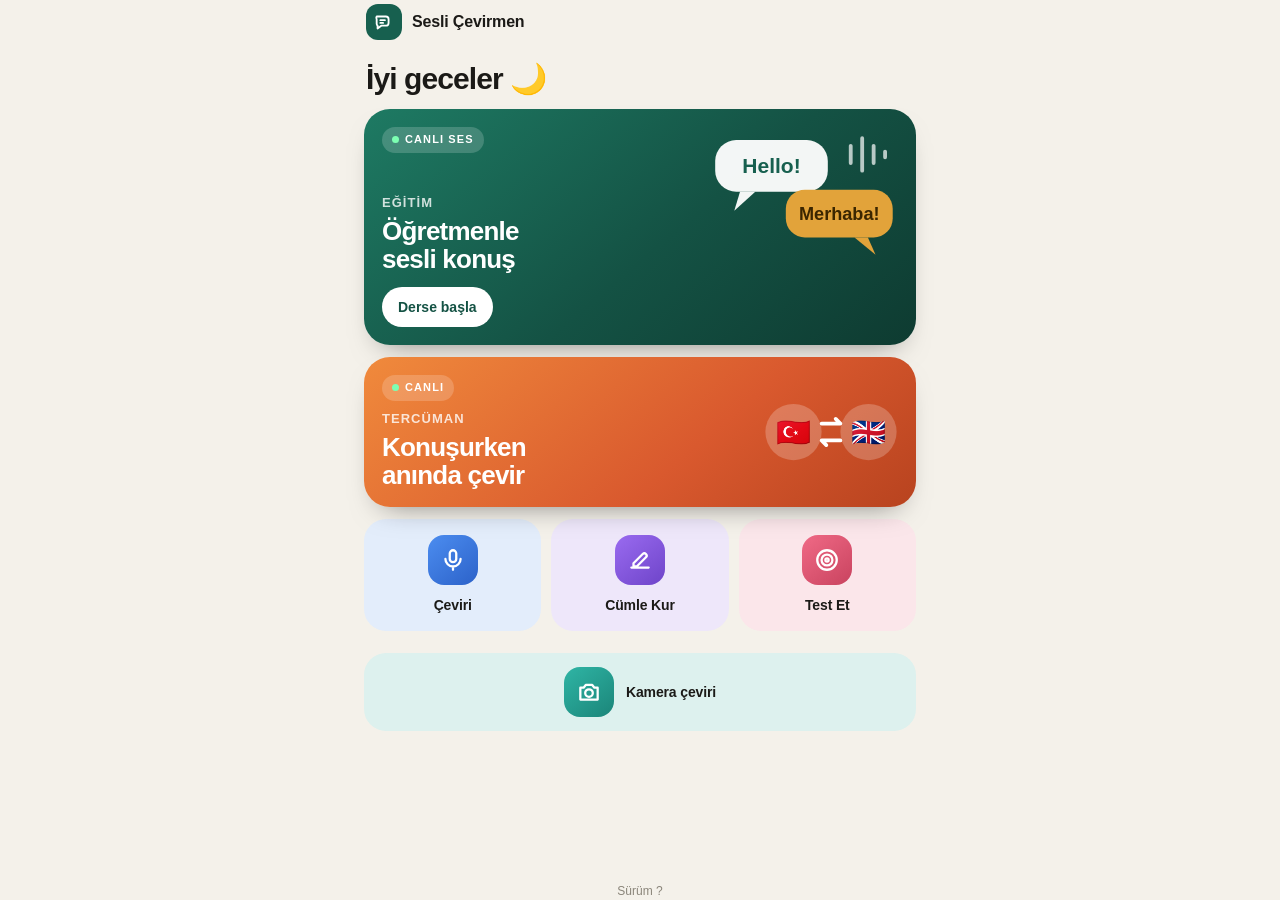
==== commit 31ce7153: "Gürcüce dökümü kilitli STT ile (v79.6)" ====
--- a/index.html
+++ b/index.html
@@ -10,7 +10,7 @@
   <meta name="theme-color" content="#121311" media="(prefers-color-scheme: dark)">
   <link rel="apple-touch-icon" href="icon-192.png">
   <link rel="manifest" href="manifest.json">
-  <meta name="app-version" content="2026.10.30-v79.4">
+  <meta name="app-version" content="2026.10.30-v79.6">
   <title>Sesli Çevirmen</title>
   <link rel="stylesheet" href="styles.css?v=118">
 </head>
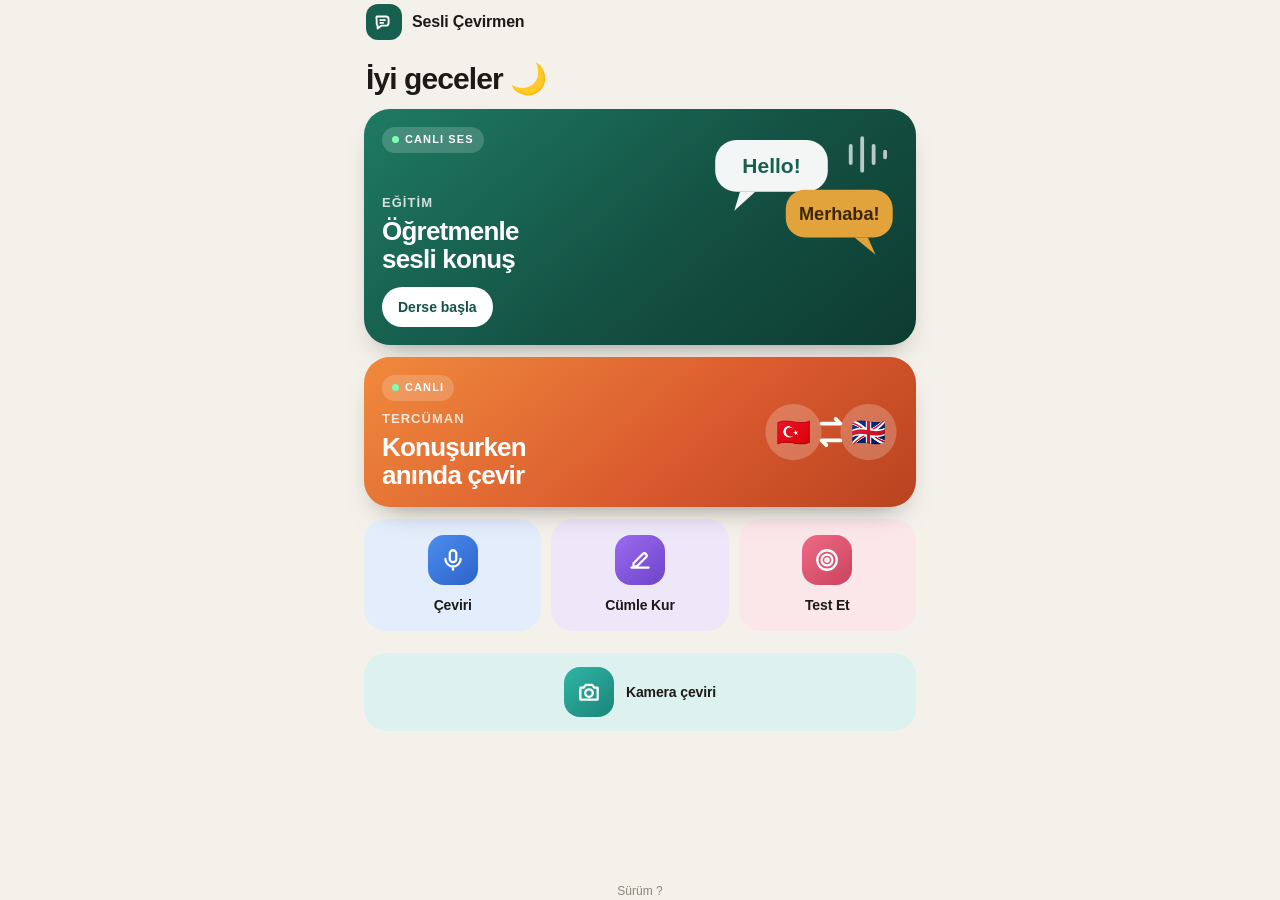
==== commit b255627c: "Çeviri/Karşılıklı: tek ses tek metin; canlı kota/hata → güvenilir yol (v80.0)" ====
--- a/index.html
+++ b/index.html
@@ -10,7 +10,7 @@
   <meta name="theme-color" content="#121311" media="(prefers-color-scheme: dark)">
   <link rel="apple-touch-icon" href="icon-192.png">
   <link rel="manifest" href="manifest.json">
-  <meta name="app-version" content="2026.10.30-v79.6">
+  <meta name="app-version" content="2026.10.30-v80.0">
   <title>Sesli Çevirmen</title>
   <link rel="stylesheet" href="styles.css?v=118">
 </head>
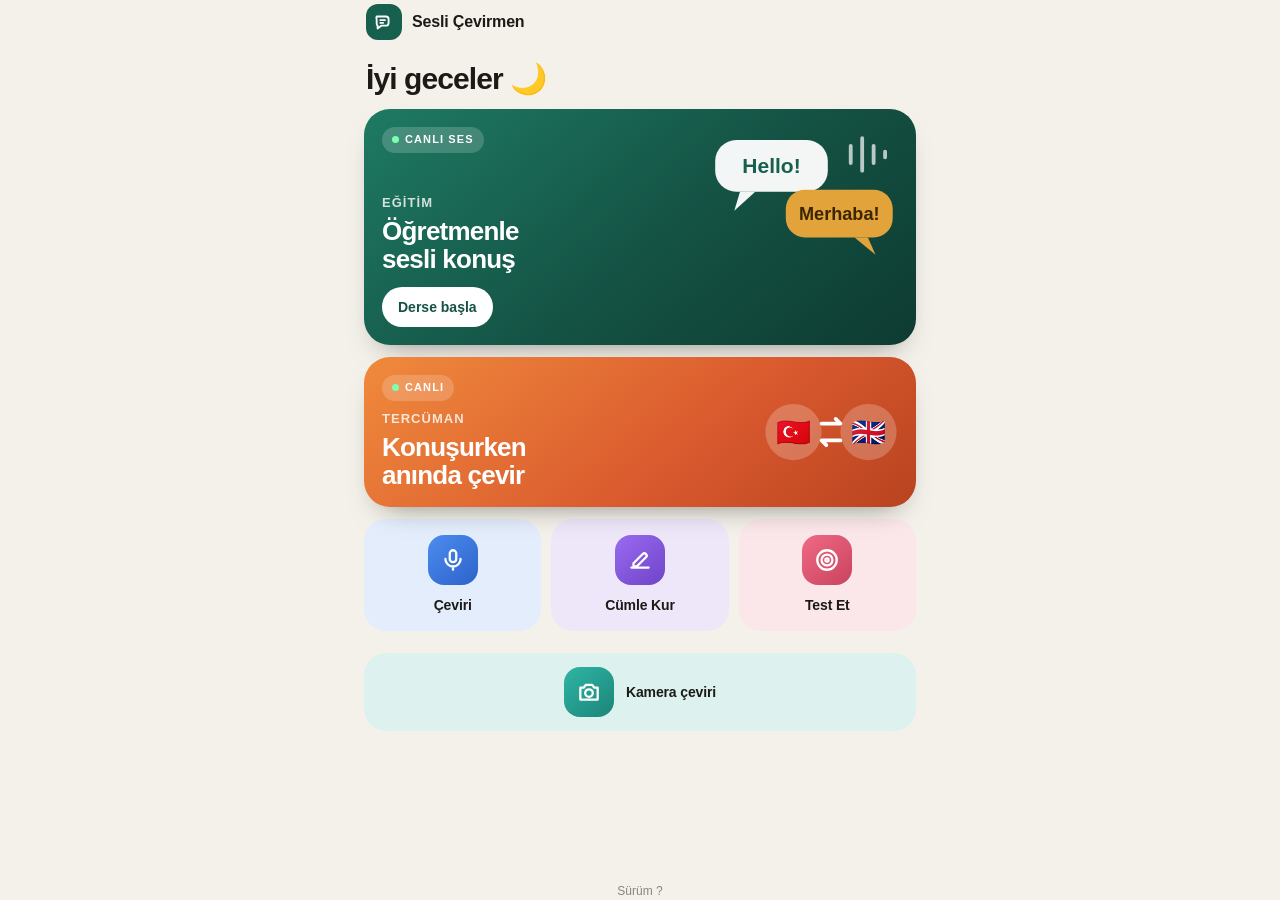
==== commit e1371392: "Güvenilir yol: Gemini çeviri + noktalama, Groq STT 403 atlama; yalnız duyulan dil (v80.2)" ====
--- a/index.html
+++ b/index.html
@@ -10,7 +10,7 @@
   <meta name="theme-color" content="#121311" media="(prefers-color-scheme: dark)">
   <link rel="apple-touch-icon" href="icon-192.png">
   <link rel="manifest" href="manifest.json">
-  <meta name="app-version" content="2026.10.30-v80.0">
+  <meta name="app-version" content="2026.10.30-v80.2">
   <title>Sesli Çevirmen</title>
   <link rel="stylesheet" href="styles.css?v=118">
 </head>
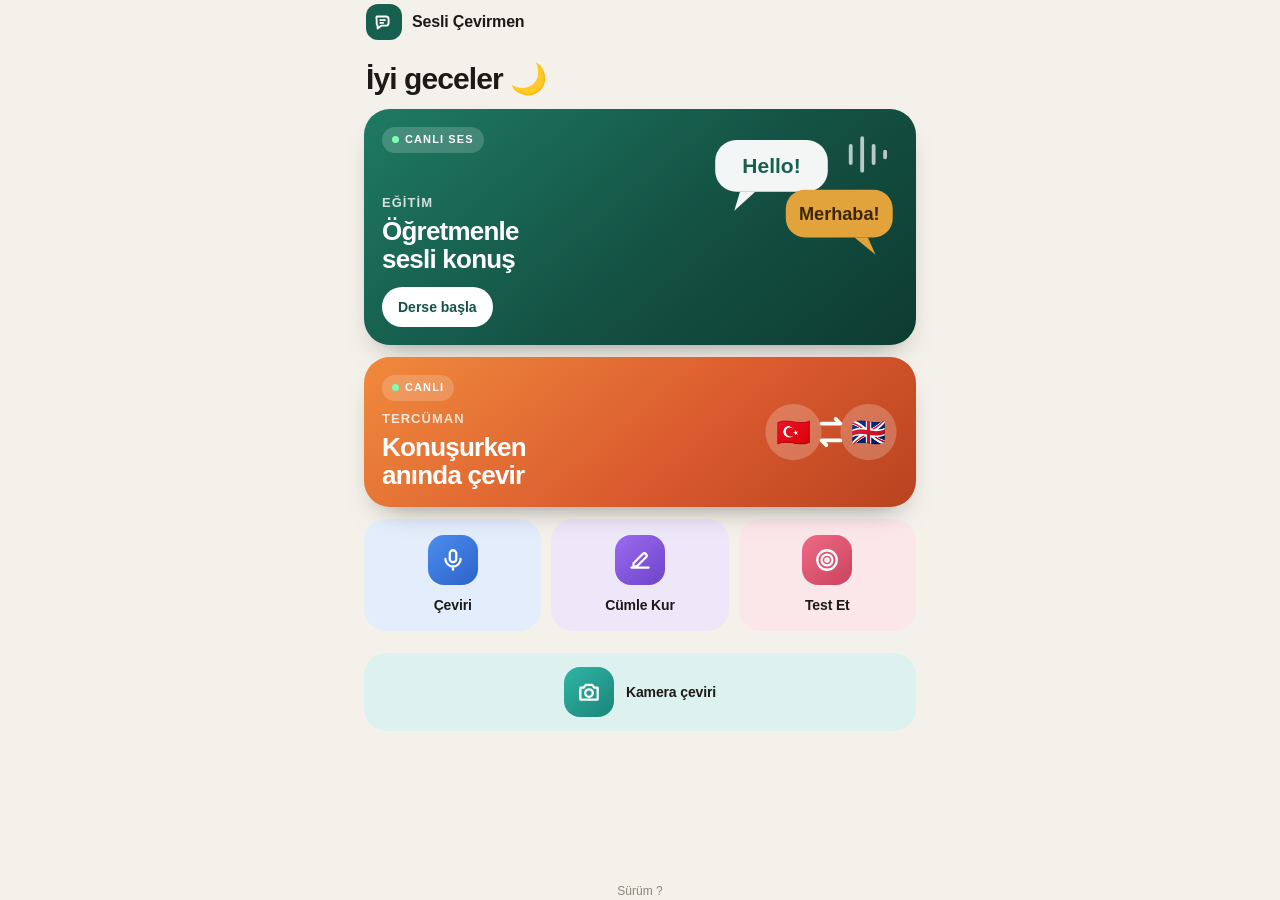
==== commit 6585010b: "Gürcüceye çeviride güçlü Gemini modeli (v80.5)" ====
--- a/index.html
+++ b/index.html
@@ -10,7 +10,7 @@
   <meta name="theme-color" content="#121311" media="(prefers-color-scheme: dark)">
   <link rel="apple-touch-icon" href="icon-192.png">
   <link rel="manifest" href="manifest.json">
-  <meta name="app-version" content="2026.10.30-v80.2">
+  <meta name="app-version" content="2026.10.30-v80.5">
   <title>Sesli Çevirmen</title>
   <link rel="stylesheet" href="styles.css?v=118">
 </head>
